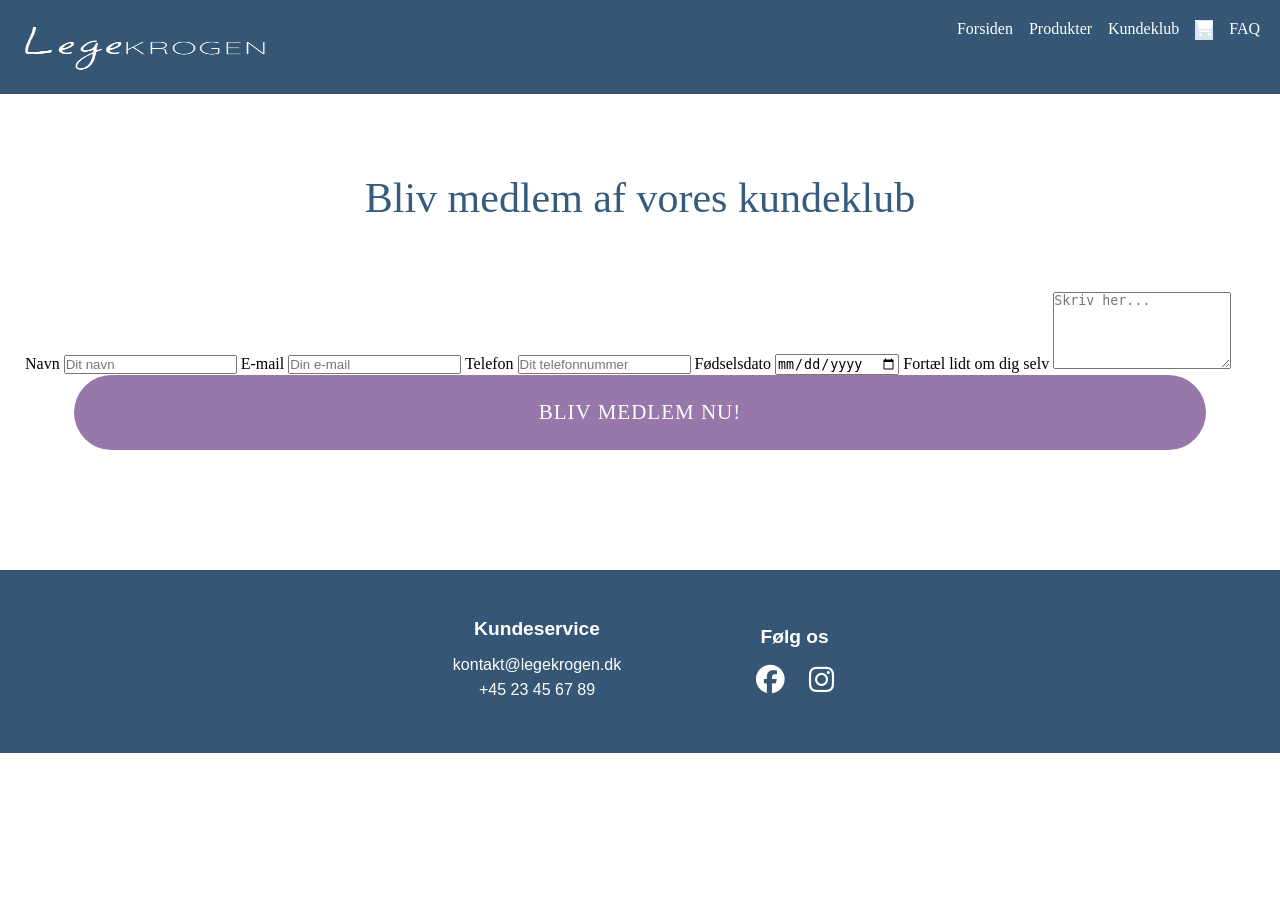
==== subscribe.html @ c889806d "product" ====
<!doctype html>
<html lang="da">
  <head>
    <meta charset="UTF-8" />
    <meta name="viewport" content="width=device-width, initial-scale=1.0" />

    <link
      rel="stylesheet"
      href="https://cdnjs.cloudflare.com/ajax/libs/font-awesome/6.7.2/css/all.min.css"
    />

    <script src="index.js" type="module"></script>
    <link rel="stylesheet" href="index.css" />

    <title>Kundeklub | Legekrogen</title>
  </head>
  <body>
    <div class="shipping-bar"></div>
    <header class="header"></header>

    <main>
      <section class="kundeklub-page">
         <h1>Bliv medlem af vores kundeklub</h1>

        <form>
          <form class="kundeklub-form">
            <label for="name">Navn</label>
            <input
              type="text"
              id="name"
              name="name"
              placeholder="Dit navn"
              required
            />

            <label for="email">E-mail</label>
            <input
              type="email"
              id="email"
              name="email"
              placeholder="Din e-mail"
              required
            />

            <label for="phone">Telefon</label>
            <input
              type="tel"
              id="phone"
              name="phone"
              placeholder="Dit telefonnummer"
              required
            />

            <label for="birthday">Fødselsdato</label>
            <input type="date" id="birthday" name="birthday" />

            <label for="message">Fortæl lidt om dig selv</label>
            <textarea
              id="message"
              name="message"
              placeholder="Skriv her..."
              rows="5"
            ></textarea>

            <button type="submit" class="kundeklub-submit">
              BLIV MEDLEM NU!
            </button>
          </form>
        </form> 
      </section>
    </main>

    <footer class="footer-container"></footer>
  </body>
</html>
---- index.css ----
@import url(css/style.css);

@import url(css/Layout/burgermenu.css);
@import url(css/Layout/slider.css);
@import url(css/Layout/cards.css);
@import url(css/Layout/udtageler.css);
@import url(css/Layout/kundeklub.css);
@import url(css/Layout/footer.css);
@import url(css/Layout/faq.css);
@import url(css/Layout/kurv.css);
@import url(css/Layout/forsiden.css);
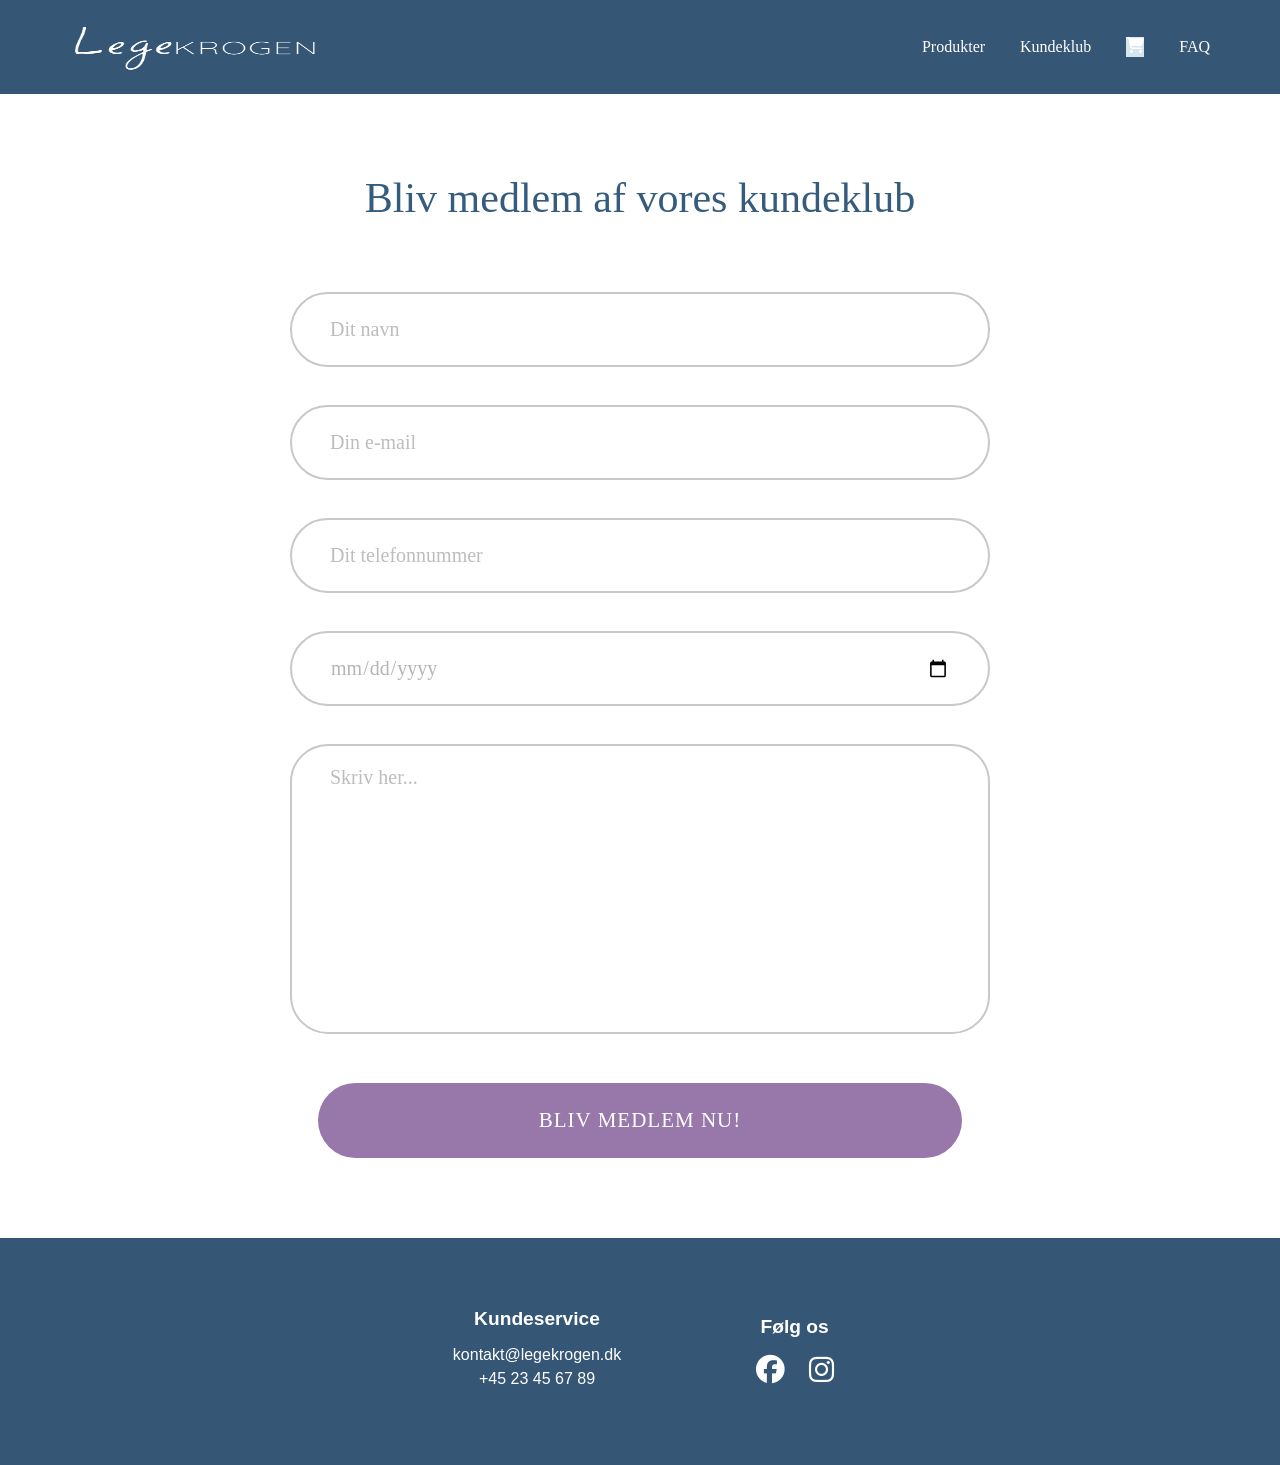
==== commit 747e50cf: "66" ====
--- a/subscribe.html
+++ b/subscribe.html
@@ -22,7 +22,6 @@
       <section class="kundeklub-page">
          <h1>Bliv medlem af vores kundeklub</h1>
 
-        <form>
           <form class="kundeklub-form">
             <label for="name">Navn</label>
             <input
@@ -66,7 +65,6 @@
               BLIV MEDLEM NU!
             </button>
           </form>
-        </form> 
       </section>
     </main>
 
--- a/index.css
+++ b/index.css
@@ -9,4 +9,227 @@
 @import url(css/Layout/footer.css);
 @import url(css/Layout/faq.css);
 @import url(css/Layout/kurv.css);
-@import url(css/Layout/forsiden.css);+@import url(css/Layout/forsiden.css);
+
+
+
+
+/* =========================================
+   RESPONSIVE - COMPUTER
+   ========================================= */
+
+@media (min-width: 1024px) {
+
+  /* -------------------------
+     GENERELT
+     ------------------------- */
+
+  body {
+    overflow-x: hidden;
+  }
+
+  .wrapper {
+    max-width: 1200px;
+    margin: 0 auto;
+  }
+
+
+  /* -------------------------
+     HEADER
+     ------------------------- */
+
+  .MainNav {
+    max-width: 1200px;
+    margin: 0 auto;
+    padding: 0 30px;
+  }
+
+  .mainNav-ul {
+    display: flex;
+    align-items: center;
+    gap: 35px;
+  }
+
+  .burger {
+    display: none;
+  }
+
+
+  /* -------------------------
+     FORSIDE - SLIDER
+     ------------------------- */
+
+  .slider {
+    width: 100%;
+    height: 650px;
+    position: relative;
+    overflow: hidden;
+  }
+
+  .slide {
+    width: 100%;
+    height: 650px;
+    position: absolute;
+    inset: 0;
+  }
+
+  .sliderImg {
+    width: 100%;
+    height: 100%;
+    object-fit: cover;
+  }
+
+
+  /* -------------------------
+     FORSIDE - PRODUKTER
+     ------------------------- */
+
+  .cards {
+    padding: 100px 40px;
+    position: relative;
+    z-index: 1;
+  }
+
+  .recommended-products-list {
+    max-width: 1200px;
+    margin: 0 auto;
+
+    display: grid;
+    grid-template-columns: repeat(3, 1fr);
+    gap: 35px;
+  }
+
+
+  /* -------------------------
+     PRODUKTSIDE
+     ------------------------- */
+
+  .products-section {
+    max-width: 1200px;
+    margin: 0 auto;
+    padding: 80px 30px;
+  }
+
+  .products-list {
+    display: grid;
+    grid-template-columns: repeat(3, 1fr);
+    gap: 35px;
+  }
+
+
+  /* -------------------------
+     PRODUKT CARDS
+     ------------------------- */
+
+  .card {
+    width: 100%;
+  }
+
+  .card__img {
+    width: 100%;
+    height: 300px;
+    object-fit: cover;
+  }
+
+
+  /* -------------------------
+     FAQ
+     ------------------------- */
+
+  .faq-hero {
+    height: 650px;
+  }
+
+  .faq-hero-box {
+    max-width: 600px;
+    padding: 60px 40px;
+  }
+
+  .questions-section {
+    max-width: 1000px;
+    margin: 0 auto;
+    padding: 80px 30px;
+  }
+
+
+  /* -------------------------
+     KUNDEKLUB
+     ------------------------- */
+
+  .kundeklub-container {
+    padding: 90px 30px;
+  }
+
+  .kundeklub-form {
+    max-width: 700px;
+    margin: 0 auto;
+  }
+
+
+  /* -------------------------
+     KUNDEKLUB SIDE
+     ------------------------- */
+
+  .kundeklub-page {
+    max-width: 900px;
+    margin: 0 auto;
+    padding: 80px 30px;
+  }
+
+
+  /* -------------------------
+     KURV
+     ------------------------- */
+
+  .cart-section {
+    max-width: 1000px;
+    margin: 0 auto;
+    padding: 80px 30px;
+  }
+
+  .cart-card {
+    display: grid;
+    grid-template-columns: 200px 1fr;
+    gap: 30px;
+    align-items: center;
+  }
+
+  .cart-card img {
+    width: 200px;
+    height: 200px;
+    object-fit: cover;
+  }
+
+  .cart-total {
+    text-align: right;
+    margin-top: 40px;
+  }
+
+
+  /* -------------------------
+     UDTALELSER
+     ------------------------- */
+
+  .udtagelser-container {
+    padding: 100px 40px;
+  }
+
+  .udtagelser {
+    max-width: 1200px;
+    margin: 0 auto;
+
+    display: grid;
+    grid-template-columns: repeat(3, 1fr);
+    gap: 30px;
+  }
+
+
+  /* -------------------------
+     FOOTER
+     ------------------------- */
+
+  .footer-container {
+    padding: 70px 40px;
+  }
+
+}
